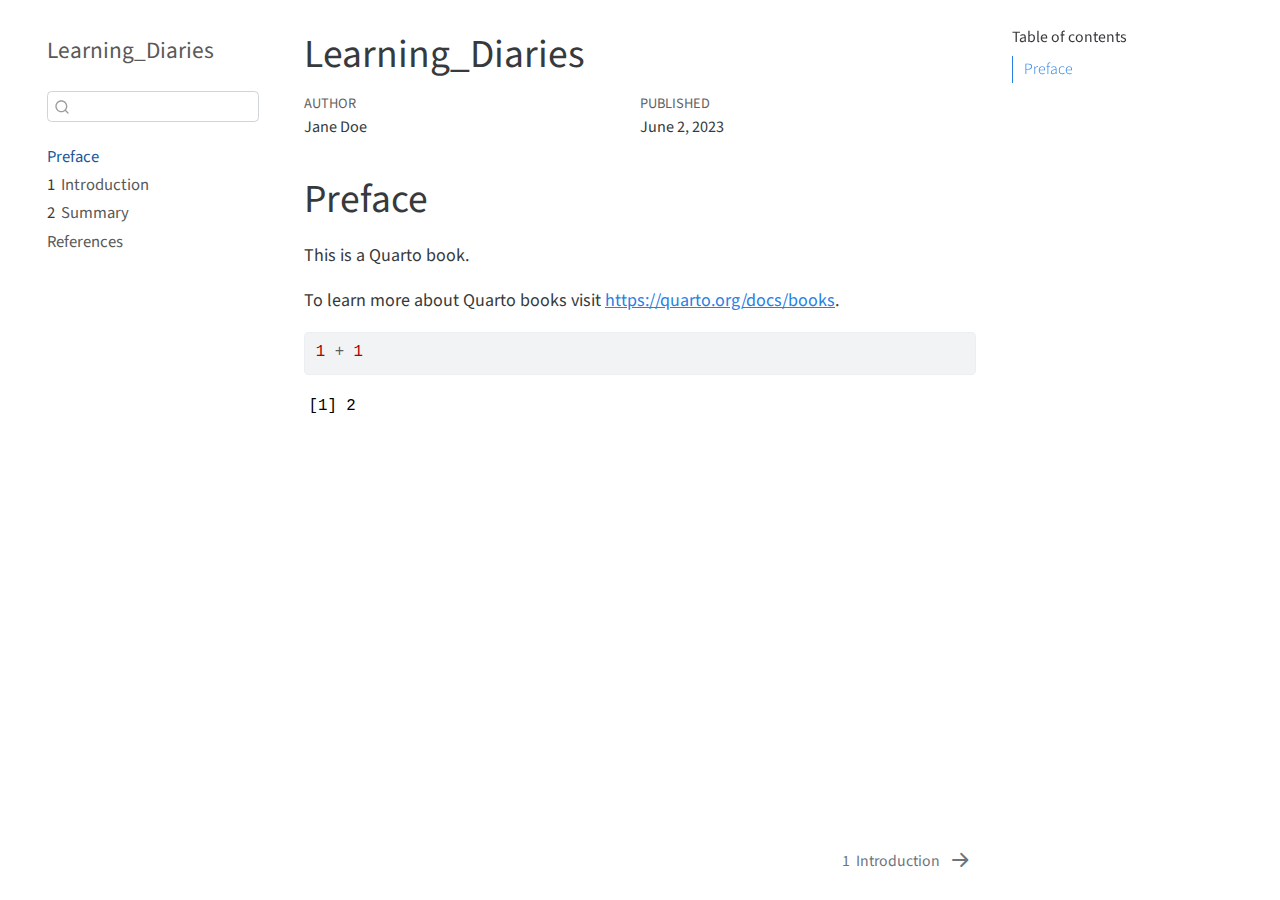
==== _book/index.html @ 226ec2b5 "first trial" ====
<!DOCTYPE html>
<html xmlns="http://www.w3.org/1999/xhtml" lang="en" xml:lang="en"><head>

<meta charset="utf-8">
<meta name="generator" content="quarto-1.3.115">

<meta name="viewport" content="width=device-width, initial-scale=1.0, user-scalable=yes">

<meta name="author" content="Jane Doe">
<meta name="dcterms.date" content="2023-06-02">

<title>Learning_Diaries</title>
<style>
code{white-space: pre-wrap;}
span.smallcaps{font-variant: small-caps;}
div.columns{display: flex; gap: min(4vw, 1.5em);}
div.column{flex: auto; overflow-x: auto;}
div.hanging-indent{margin-left: 1.5em; text-indent: -1.5em;}
ul.task-list{list-style: none;}
ul.task-list li input[type="checkbox"] {
  width: 0.8em;
  margin: 0 0.8em 0.2em -1.6em;
  vertical-align: middle;
}
pre > code.sourceCode { white-space: pre; position: relative; }
pre > code.sourceCode > span { display: inline-block; line-height: 1.25; }
pre > code.sourceCode > span:empty { height: 1.2em; }
.sourceCode { overflow: visible; }
code.sourceCode > span { color: inherit; text-decoration: inherit; }
div.sourceCode { margin: 1em 0; }
pre.sourceCode { margin: 0; }
@media screen {
div.sourceCode { overflow: auto; }
}
@media print {
pre > code.sourceCode { white-space: pre-wrap; }
pre > code.sourceCode > span { text-indent: -5em; padding-left: 5em; }
}
pre.numberSource code
  { counter-reset: source-line 0; }
pre.numberSource code > span
  { position: relative; left: -4em; counter-increment: source-line; }
pre.numberSource code > span > a:first-child::before
  { content: counter(source-line);
    position: relative; left: -1em; text-align: right; vertical-align: baseline;
    border: none; display: inline-block;
    -webkit-touch-callout: none; -webkit-user-select: none;
    -khtml-user-select: none; -moz-user-select: none;
    -ms-user-select: none; user-select: none;
    padding: 0 4px; width: 4em;
    color: #aaaaaa;
  }
pre.numberSource { margin-left: 3em; border-left: 1px solid #aaaaaa;  padding-left: 4px; }
div.sourceCode
  {   }
@media screen {
pre > code.sourceCode > span > a:first-child::before { text-decoration: underline; }
}
code span.al { color: #ff0000; font-weight: bold; } /* Alert */
code span.an { color: #60a0b0; font-weight: bold; font-style: italic; } /* Annotation */
code span.at { color: #7d9029; } /* Attribute */
code span.bn { color: #40a070; } /* BaseN */
code span.bu { color: #008000; } /* BuiltIn */
code span.cf { color: #007020; font-weight: bold; } /* ControlFlow */
code span.ch { color: #4070a0; } /* Char */
code span.cn { color: #880000; } /* Constant */
code span.co { color: #60a0b0; font-style: italic; } /* Comment */
code span.cv { color: #60a0b0; font-weight: bold; font-style: italic; } /* CommentVar */
code span.do { color: #ba2121; font-style: italic; } /* Documentation */
code span.dt { color: #902000; } /* DataType */
code span.dv { color: #40a070; } /* DecVal */
code span.er { color: #ff0000; font-weight: bold; } /* Error */
code span.ex { } /* Extension */
code span.fl { color: #40a070; } /* Float */
code span.fu { color: #06287e; } /* Function */
code span.im { color: #008000; font-weight: bold; } /* Import */
code span.in { color: #60a0b0; font-weight: bold; font-style: italic; } /* Information */
code span.kw { color: #007020; font-weight: bold; } /* Keyword */
code span.op { color: #666666; } /* Operator */
code span.ot { color: #007020; } /* Other */
code span.pp { color: #bc7a00; } /* Preprocessor */
code span.sc { color: #4070a0; } /* SpecialChar */
code span.ss { color: #bb6688; } /* SpecialString */
code span.st { color: #4070a0; } /* String */
code span.va { color: #19177c; } /* Variable */
code span.vs { color: #4070a0; } /* VerbatimString */
code span.wa { color: #60a0b0; font-weight: bold; font-style: italic; } /* Warning */
</style>


<script src="site_libs/quarto-nav/quarto-nav.js"></script>
<script src="site_libs/quarto-nav/headroom.min.js"></script>
<script src="site_libs/clipboard/clipboard.min.js"></script>
<script src="site_libs/quarto-search/autocomplete.umd.js"></script>
<script src="site_libs/quarto-search/fuse.min.js"></script>
<script src="site_libs/quarto-search/quarto-search.js"></script>
<meta name="quarto:offset" content="./">
<link href="./intro.html" rel="next">
<script src="site_libs/quarto-html/quarto.js"></script>
<script src="site_libs/quarto-html/popper.min.js"></script>
<script src="site_libs/quarto-html/tippy.umd.min.js"></script>
<script src="site_libs/quarto-html/anchor.min.js"></script>
<link href="site_libs/quarto-html/tippy.css" rel="stylesheet">
<link href="site_libs/quarto-html/quarto-syntax-highlighting.css" rel="stylesheet" id="quarto-text-highlighting-styles">
<script src="site_libs/bootstrap/bootstrap.min.js"></script>
<link href="site_libs/bootstrap/bootstrap-icons.css" rel="stylesheet">
<link href="site_libs/bootstrap/bootstrap.min.css" rel="stylesheet" id="quarto-bootstrap" data-mode="light">
<script id="quarto-search-options" type="application/json">{
  "location": "sidebar",
  "copy-button": false,
  "collapse-after": 3,
  "panel-placement": "start",
  "type": "textbox",
  "limit": 20,
  "language": {
    "search-no-results-text": "No results",
    "search-matching-documents-text": "matching documents",
    "search-copy-link-title": "Copy link to search",
    "search-hide-matches-text": "Hide additional matches",
    "search-more-match-text": "more match in this document",
    "search-more-matches-text": "more matches in this document",
    "search-clear-button-title": "Clear",
    "search-detached-cancel-button-title": "Cancel",
    "search-submit-button-title": "Submit"
  }
}</script>


</head>

<body class="nav-sidebar floating">

<div id="quarto-search-results"></div>
  <header id="quarto-header" class="headroom fixed-top">
  <nav class="quarto-secondary-nav" data-bs-toggle="collapse" data-bs-target="#quarto-sidebar" aria-controls="quarto-sidebar" aria-expanded="false" aria-label="Toggle sidebar navigation" onclick="if (window.quartoToggleHeadroom) { window.quartoToggleHeadroom(); }">
    <div class="container-fluid d-flex justify-content-between">
      <h1 class="quarto-secondary-nav-title">Learning_Diaries</h1>
      <button type="button" class="quarto-btn-toggle btn" aria-label="Show secondary navigation">
        <i class="bi bi-chevron-right"></i>
      </button>
    </div>
  </nav>
</header>
<!-- content -->
<div id="quarto-content" class="quarto-container page-columns page-rows-contents page-layout-article">
<!-- sidebar -->
  <nav id="quarto-sidebar" class="sidebar collapse sidebar-navigation floating overflow-auto">
    <div class="pt-lg-2 mt-2 text-left sidebar-header">
    <div class="sidebar-title mb-0 py-0">
      <a href="./">Learning_Diaries</a> 
    </div>
      </div>
      <div class="mt-2 flex-shrink-0 align-items-center">
        <div class="sidebar-search">
        <div id="quarto-search" class="" title="Search"></div>
        </div>
      </div>
    <div class="sidebar-menu-container"> 
    <ul class="list-unstyled mt-1">
        <li class="sidebar-item">
  <div class="sidebar-item-container"> 
  <a href="./index.html" class="sidebar-item-text sidebar-link active">Preface</a>
  </div>
</li>
        <li class="sidebar-item">
  <div class="sidebar-item-container"> 
  <a href="./intro.html" class="sidebar-item-text sidebar-link"><span class="chapter-number">1</span>&nbsp; <span class="chapter-title">Introduction</span></a>
  </div>
</li>
        <li class="sidebar-item">
  <div class="sidebar-item-container"> 
  <a href="./summary.html" class="sidebar-item-text sidebar-link"><span class="chapter-number">2</span>&nbsp; <span class="chapter-title">Summary</span></a>
  </div>
</li>
        <li class="sidebar-item">
  <div class="sidebar-item-container"> 
  <a href="./references.html" class="sidebar-item-text sidebar-link">References</a>
  </div>
</li>
    </ul>
    </div>
</nav>
<!-- margin-sidebar -->
    <div id="quarto-margin-sidebar" class="sidebar margin-sidebar">
        <nav id="TOC" role="doc-toc" class="toc-active">
    <h2 id="toc-title">Table of contents</h2>
   
  <ul>
  <li><a href="#preface" id="toc-preface" class="nav-link active" data-scroll-target="#preface">Preface</a></li>
  </ul>
</nav>
    </div>
<!-- main -->
<main class="content" id="quarto-document-content">

<header id="title-block-header" class="quarto-title-block default">
<div class="quarto-title">
<h1 class="title d-none d-lg-block">Learning_Diaries</h1>
</div>



<div class="quarto-title-meta">

    <div>
    <div class="quarto-title-meta-heading">Author</div>
    <div class="quarto-title-meta-contents">
             <p>Jane Doe </p>
          </div>
  </div>
    
    <div>
    <div class="quarto-title-meta-heading">Published</div>
    <div class="quarto-title-meta-contents">
      <p class="date">June 2, 2023</p>
    </div>
  </div>
  
    
  </div>
  

</header>

<section id="preface" class="level1 unnumbered">
<h1 class="unnumbered">Preface</h1>
<p>This is a Quarto book.</p>
<p>To learn more about Quarto books visit <a href="https://quarto.org/docs/books" class="uri">https://quarto.org/docs/books</a>.</p>
<div class="cell">
<div class="sourceCode cell-code" id="cb1"><pre class="sourceCode r code-with-copy"><code class="sourceCode r"><span id="cb1-1"><a href="#cb1-1" aria-hidden="true" tabindex="-1"></a><span class="dv">1</span> <span class="sc">+</span> <span class="dv">1</span></span></code><button title="Copy to Clipboard" class="code-copy-button"><i class="bi"></i></button></pre></div>
<div class="cell-output cell-output-stdout">
<pre><code>[1] 2</code></pre>
</div>
</div>


</section>

</main> <!-- /main -->
<script id="quarto-html-after-body" type="application/javascript">
window.document.addEventListener("DOMContentLoaded", function (event) {
  const toggleBodyColorMode = (bsSheetEl) => {
    const mode = bsSheetEl.getAttribute("data-mode");
    const bodyEl = window.document.querySelector("body");
    if (mode === "dark") {
      bodyEl.classList.add("quarto-dark");
      bodyEl.classList.remove("quarto-light");
    } else {
      bodyEl.classList.add("quarto-light");
      bodyEl.classList.remove("quarto-dark");
    }
  }
  const toggleBodyColorPrimary = () => {
    const bsSheetEl = window.document.querySelector("link#quarto-bootstrap");
    if (bsSheetEl) {
      toggleBodyColorMode(bsSheetEl);
    }
  }
  toggleBodyColorPrimary();  
  const icon = "";
  const anchorJS = new window.AnchorJS();
  anchorJS.options = {
    placement: 'right',
    icon: icon
  };
  anchorJS.add('.anchored');
  const clipboard = new window.ClipboardJS('.code-copy-button', {
    target: function(trigger) {
      return trigger.previousElementSibling;
    }
  });
  clipboard.on('success', function(e) {
    // button target
    const button = e.trigger;
    // don't keep focus
    button.blur();
    // flash "checked"
    button.classList.add('code-copy-button-checked');
    var currentTitle = button.getAttribute("title");
    button.setAttribute("title", "Copied!");
    let tooltip;
    if (window.bootstrap) {
      button.setAttribute("data-bs-toggle", "tooltip");
      button.setAttribute("data-bs-placement", "left");
      button.setAttribute("data-bs-title", "Copied!");
      tooltip = new bootstrap.Tooltip(button, 
        { trigger: "manual", 
          customClass: "code-copy-button-tooltip",
          offset: [0, -8]});
      tooltip.show();    
    }
    setTimeout(function() {
      if (tooltip) {
        tooltip.hide();
        button.removeAttribute("data-bs-title");
        button.removeAttribute("data-bs-toggle");
        button.removeAttribute("data-bs-placement");
      }
      button.setAttribute("title", currentTitle);
      button.classList.remove('code-copy-button-checked');
    }, 1000);
    // clear code selection
    e.clearSelection();
  });
  function tippyHover(el, contentFn) {
    const config = {
      allowHTML: true,
      content: contentFn,
      maxWidth: 500,
      delay: 100,
      arrow: false,
      appendTo: function(el) {
          return el.parentElement;
      },
      interactive: true,
      interactiveBorder: 10,
      theme: 'quarto',
      placement: 'bottom-start'
    };
    window.tippy(el, config); 
  }
  const noterefs = window.document.querySelectorAll('a[role="doc-noteref"]');
  for (var i=0; i<noterefs.length; i++) {
    const ref = noterefs[i];
    tippyHover(ref, function() {
      // use id or data attribute instead here
      let href = ref.getAttribute('data-footnote-href') || ref.getAttribute('href');
      try { href = new URL(href).hash; } catch {}
      const id = href.replace(/^#\/?/, "");
      const note = window.document.getElementById(id);
      return note.innerHTML;
    });
  }
      let selectedAnnoteEl;
      const selectorForAnnotation = ( cell, annotation) => {
        let cellAttr = 'data-code-cell="' + cell + '"';
        let lineAttr = 'data-code-annotation="' +  annotation + '"';
        const selector = 'span[' + cellAttr + '][' + lineAttr + ']';
        return selector;
      }
      const selectCodeLines = (annoteEl) => {
        const doc = window.document;
        const targetCell = annoteEl.getAttribute("data-target-cell");
        const targetAnnotation = annoteEl.getAttribute("data-target-annotation");
        const annoteSpan = window.document.querySelector(selectorForAnnotation(targetCell, targetAnnotation));
        const lines = annoteSpan.getAttribute("data-code-lines").split(",");
        const lineIds = lines.map((line) => {
          return targetCell + "-" + line;
        })
        let top = null;
        let height = null;
        let parent = null;
        if (lineIds.length > 0) {
            //compute the position of the single el (top and bottom and make a div)
            const el = window.document.getElementById(lineIds[0]);
            top = el.offsetTop;
            height = el.offsetHeight;
            parent = el.parentElement.parentElement;
          if (lineIds.length > 1) {
            const lastEl = window.document.getElementById(lineIds[lineIds.length - 1]);
            const bottom = lastEl.offsetTop + lastEl.offsetHeight;
            height = bottom - top;
          }
          if (top !== null && height !== null && parent !== null) {
            // cook up a div (if necessary) and position it 
            let div = window.document.getElementById("code-annotation-line-highlight");
            if (div === null) {
              div = window.document.createElement("div");
              div.setAttribute("id", "code-annotation-line-highlight");
              div.style.position = 'absolute';
              parent.appendChild(div);
            }
            div.style.top = top - 2 + "px";
            div.style.height = height + 4 + "px";
            let gutterDiv = window.document.getElementById("code-annotation-line-highlight-gutter");
            if (gutterDiv === null) {
              gutterDiv = window.document.createElement("div");
              gutterDiv.setAttribute("id", "code-annotation-line-highlight-gutter");
              gutterDiv.style.position = 'absolute';
              const codeCell = window.document.getElementById(targetCell);
              const gutter = codeCell.querySelector('.code-annotation-gutter');
              gutter.appendChild(gutterDiv);
            }
            gutterDiv.style.top = top - 2 + "px";
            gutterDiv.style.height = height + 4 + "px";
          }
          selectedAnnoteEl = annoteEl;
        }
      };
      const unselectCodeLines = () => {
        const elementsIds = ["code-annotation-line-highlight", "code-annotation-line-highlight-gutter"];
        elementsIds.forEach((elId) => {
          const div = window.document.getElementById(elId);
          if (div) {
            div.remove();
          }
        });
        selectedAnnoteEl = undefined;
      };
      // Attach click handler to the DT
      const annoteDls = window.document.querySelectorAll('dt[data-target-cell]');
      for (const annoteDlNode of annoteDls) {
        annoteDlNode.addEventListener('click', (event) => {
          const clickedEl = event.target;
          if (clickedEl !== selectedAnnoteEl) {
            unselectCodeLines();
            const activeEl = window.document.querySelector('dt[data-target-cell].code-annotation-active');
            if (activeEl) {
              activeEl.classList.remove('code-annotation-active');
            }
            selectCodeLines(clickedEl);
            clickedEl.classList.add('code-annotation-active');
          } else {
            // Unselect the line
            unselectCodeLines();
            clickedEl.classList.remove('code-annotation-active');
          }
        });
      }
  const findCites = (el) => {
    const parentEl = el.parentElement;
    if (parentEl) {
      const cites = parentEl.dataset.cites;
      if (cites) {
        return {
          el,
          cites: cites.split(' ')
        };
      } else {
        return findCites(el.parentElement)
      }
    } else {
      return undefined;
    }
  };
  var bibliorefs = window.document.querySelectorAll('a[role="doc-biblioref"]');
  for (var i=0; i<bibliorefs.length; i++) {
    const ref = bibliorefs[i];
    const citeInfo = findCites(ref);
    if (citeInfo) {
      tippyHover(citeInfo.el, function() {
        var popup = window.document.createElement('div');
        citeInfo.cites.forEach(function(cite) {
          var citeDiv = window.document.createElement('div');
          citeDiv.classList.add('hanging-indent');
          citeDiv.classList.add('csl-entry');
          var biblioDiv = window.document.getElementById('ref-' + cite);
          if (biblioDiv) {
            citeDiv.innerHTML = biblioDiv.innerHTML;
          }
          popup.appendChild(citeDiv);
        });
        return popup.innerHTML;
      });
    }
  }
});
</script>
<nav class="page-navigation">
  <div class="nav-page nav-page-previous">
  </div>
  <div class="nav-page nav-page-next">
      <a href="./intro.html" class="pagination-link">
        <span class="nav-page-text"><span class="chapter-number">1</span>&nbsp; <span class="chapter-title">Introduction</span></span> <i class="bi bi-arrow-right-short"></i>
      </a>
  </div>
</nav>
</div> <!-- /content -->



</body></html>
---- _book/site_libs/quarto-html/tippy.css ----
.tippy-box[data-animation=fade][data-state=hidden]{opacity:0}[data-tippy-root]{max-width:calc(100vw - 10px)}.tippy-box{position:relative;background-color:#333;color:#fff;border-radius:4px;font-size:14px;line-height:1.4;white-space:normal;outline:0;transition-property:transform,visibility,opacity}.tippy-box[data-placement^=top]>.tippy-arrow{bottom:0}.tippy-box[data-placement^=top]>.tippy-arrow:before{bottom:-7px;left:0;border-width:8px 8px 0;border-top-color:initial;transform-origin:center top}.tippy-box[data-placement^=bottom]>.tippy-arrow{top:0}.tippy-box[data-placement^=bottom]>.tippy-arrow:before{top:-7px;left:0;border-width:0 8px 8px;border-bottom-color:initial;transform-origin:center bottom}.tippy-box[data-placement^=left]>.tippy-arrow{right:0}.tippy-box[data-placement^=left]>.tippy-arrow:before{border-width:8px 0 8px 8px;border-left-color:initial;right:-7px;transform-origin:center left}.tippy-box[data-placement^=right]>.tippy-arrow{left:0}.tippy-box[data-placement^=right]>.tippy-arrow:before{left:-7px;border-width:8px 8px 8px 0;border-right-color:initial;transform-origin:center right}.tippy-box[data-inertia][data-state=visible]{transition-timing-function:cubic-bezier(.54,1.5,.38,1.11)}.tippy-arrow{width:16px;height:16px;color:#333}.tippy-arrow:before{content:"";position:absolute;border-color:transparent;border-style:solid}.tippy-content{position:relative;padding:5px 9px;z-index:1}
---- _book/site_libs/quarto-html/quarto-syntax-highlighting.css ----
/* quarto syntax highlight colors */
:root {
  --quarto-hl-ot-color: #003B4F;
  --quarto-hl-at-color: #657422;
  --quarto-hl-ss-color: #20794D;
  --quarto-hl-an-color: #5E5E5E;
  --quarto-hl-fu-color: #4758AB;
  --quarto-hl-st-color: #20794D;
  --quarto-hl-cf-color: #003B4F;
  --quarto-hl-op-color: #5E5E5E;
  --quarto-hl-er-color: #AD0000;
  --quarto-hl-bn-color: #AD0000;
  --quarto-hl-al-color: #AD0000;
  --quarto-hl-va-color: #111111;
  --quarto-hl-bu-color: inherit;
  --quarto-hl-ex-color: inherit;
  --quarto-hl-pp-color: #AD0000;
  --quarto-hl-in-color: #5E5E5E;
  --quarto-hl-vs-color: #20794D;
  --quarto-hl-wa-color: #5E5E5E;
  --quarto-hl-do-color: #5E5E5E;
  --quarto-hl-im-color: #00769E;
  --quarto-hl-ch-color: #20794D;
  --quarto-hl-dt-color: #AD0000;
  --quarto-hl-fl-color: #AD0000;
  --quarto-hl-co-color: #5E5E5E;
  --quarto-hl-cv-color: #5E5E5E;
  --quarto-hl-cn-color: #8f5902;
  --quarto-hl-sc-color: #5E5E5E;
  --quarto-hl-dv-color: #AD0000;
  --quarto-hl-kw-color: #003B4F;
}

/* other quarto variables */
:root {
  --quarto-font-monospace: SFMono-Regular, Menlo, Monaco, Consolas, "Liberation Mono", "Courier New", monospace;
}

pre > code.sourceCode > span {
  color: #003B4F;
}

code span {
  color: #003B4F;
}

code.sourceCode > span {
  color: #003B4F;
}

div.sourceCode,
div.sourceCode pre.sourceCode {
  color: #003B4F;
}

code span.ot {
  color: #003B4F;
}

code span.at {
  color: #657422;
}

code span.ss {
  color: #20794D;
}

code span.an {
  color: #5E5E5E;
}

code span.fu {
  color: #4758AB;
}

code span.st {
  color: #20794D;
}

code span.cf {
  color: #003B4F;
}

code span.op {
  color: #5E5E5E;
}

code span.er {
  color: #AD0000;
}

code span.bn {
  color: #AD0000;
}

code span.al {
  color: #AD0000;
}

code span.va {
  color: #111111;
}

code span.pp {
  color: #AD0000;
}

code span.in {
  color: #5E5E5E;
}

code span.vs {
  color: #20794D;
}

code span.wa {
  color: #5E5E5E;
  font-style: italic;
}

code span.do {
  color: #5E5E5E;
  font-style: italic;
}

code span.im {
  color: #00769E;
}

code span.ch {
  color: #20794D;
}

code span.dt {
  color: #AD0000;
}

code span.fl {
  color: #AD0000;
}

code span.co {
  color: #5E5E5E;
}

code span.cv {
  color: #5E5E5E;
  font-style: italic;
}

code span.cn {
  color: #8f5902;
}

code span.sc {
  color: #5E5E5E;
}

code span.dv {
  color: #AD0000;
}

code span.kw {
  color: #003B4F;
}

.prevent-inlining {
  content: "</";
}

/*# sourceMappingURL=debc5d5d77c3f9108843748ff7464032.css.map */
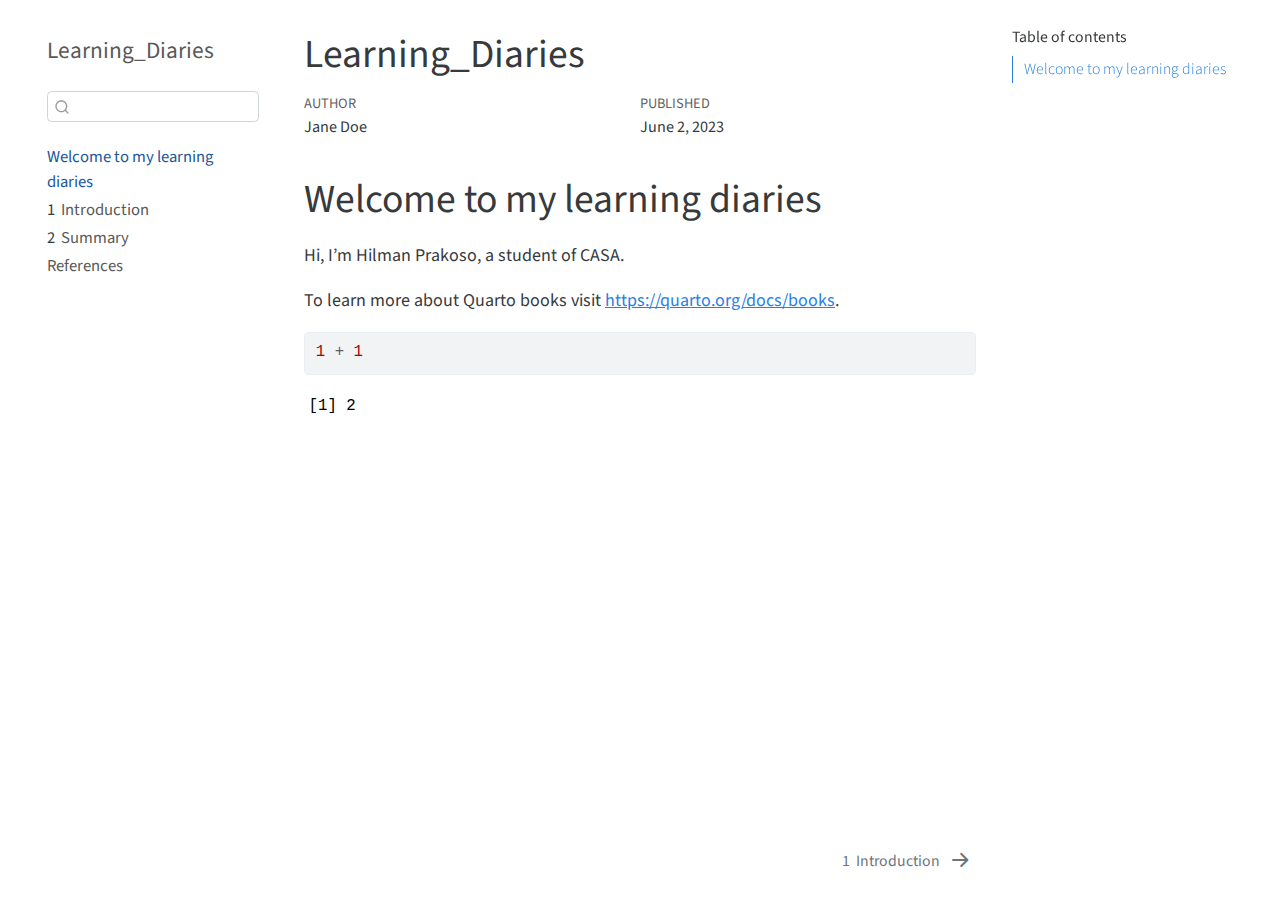
==== commit 91db74c1: "trial hosting" ====
--- a/_book/index.html
+++ b/_book/index.html
@@ -159,7 +159,7 @@
     <ul class="list-unstyled mt-1">
         <li class="sidebar-item">
   <div class="sidebar-item-container"> 
-  <a href="./index.html" class="sidebar-item-text sidebar-link active">Preface</a>
+  <a href="./index.html" class="sidebar-item-text sidebar-link active">Welcome to my learning diaries</a>
   </div>
 </li>
         <li class="sidebar-item">
@@ -186,7 +186,7 @@
     <h2 id="toc-title">Table of contents</h2>
    
   <ul>
-  <li><a href="#preface" id="toc-preface" class="nav-link active" data-scroll-target="#preface">Preface</a></li>
+  <li><a href="#welcome-to-my-learning-diaries" id="toc-welcome-to-my-learning-diaries" class="nav-link active" data-scroll-target="#welcome-to-my-learning-diaries">Welcome to my learning diaries</a></li>
   </ul>
 </nav>
     </div>
@@ -222,9 +222,9 @@
 
 </header>
 
-<section id="preface" class="level1 unnumbered">
-<h1 class="unnumbered">Preface</h1>
-<p>This is a Quarto book.</p>
+<section id="welcome-to-my-learning-diaries" class="level1 unnumbered">
+<h1 class="unnumbered">Welcome to my learning diaries</h1>
+<p>Hi, I’m Hilman Prakoso, a student of CASA.</p>
 <p>To learn more about Quarto books visit <a href="https://quarto.org/docs/books" class="uri">https://quarto.org/docs/books</a>.</p>
 <div class="cell">
 <div class="sourceCode cell-code" id="cb1"><pre class="sourceCode r code-with-copy"><code class="sourceCode r"><span id="cb1-1"><a href="#cb1-1" aria-hidden="true" tabindex="-1"></a><span class="dv">1</span> <span class="sc">+</span> <span class="dv">1</span></span></code><button title="Copy to Clipboard" class="code-copy-button"><i class="bi"></i></button></pre></div>
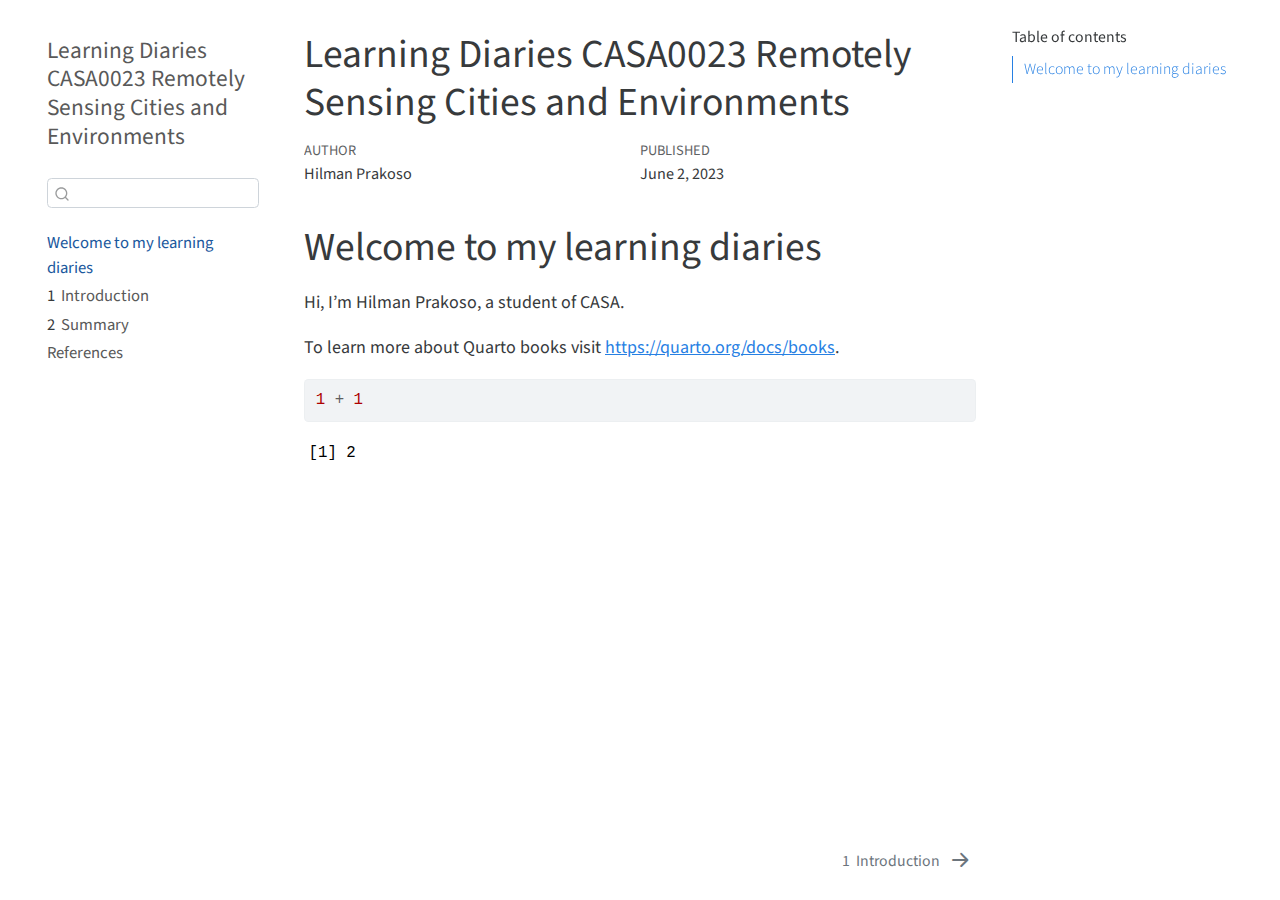
==== commit b2e8b40b: "change index" ====
--- a/_book/index.html
+++ b/_book/index.html
@@ -6,10 +6,10 @@
 
 <meta name="viewport" content="width=device-width, initial-scale=1.0, user-scalable=yes">
 
-<meta name="author" content="Jane Doe">
+<meta name="author" content="Hilman Prakoso">
 <meta name="dcterms.date" content="2023-06-02">
 
-<title>Learning_Diaries</title>
+<title>Learning Diaries CASA0023 Remotely Sensing Cities and Environments</title>
 <style>
 code{white-space: pre-wrap;}
 span.smallcaps{font-variant: small-caps;}
@@ -134,7 +134,7 @@
   <header id="quarto-header" class="headroom fixed-top">
   <nav class="quarto-secondary-nav" data-bs-toggle="collapse" data-bs-target="#quarto-sidebar" aria-controls="quarto-sidebar" aria-expanded="false" aria-label="Toggle sidebar navigation" onclick="if (window.quartoToggleHeadroom) { window.quartoToggleHeadroom(); }">
     <div class="container-fluid d-flex justify-content-between">
-      <h1 class="quarto-secondary-nav-title">Learning_Diaries</h1>
+      <h1 class="quarto-secondary-nav-title">Learning Diaries CASA0023 Remotely Sensing Cities and Environments</h1>
       <button type="button" class="quarto-btn-toggle btn" aria-label="Show secondary navigation">
         <i class="bi bi-chevron-right"></i>
       </button>
@@ -147,7 +147,7 @@
   <nav id="quarto-sidebar" class="sidebar collapse sidebar-navigation floating overflow-auto">
     <div class="pt-lg-2 mt-2 text-left sidebar-header">
     <div class="sidebar-title mb-0 py-0">
-      <a href="./">Learning_Diaries</a> 
+      <a href="./">Learning Diaries CASA0023 Remotely Sensing Cities and Environments</a> 
     </div>
       </div>
       <div class="mt-2 flex-shrink-0 align-items-center">
@@ -195,7 +195,7 @@
 
 <header id="title-block-header" class="quarto-title-block default">
 <div class="quarto-title">
-<h1 class="title d-none d-lg-block">Learning_Diaries</h1>
+<h1 class="title d-none d-lg-block">Learning Diaries CASA0023 Remotely Sensing Cities and Environments</h1>
 </div>
 
 
@@ -205,7 +205,7 @@
     <div>
     <div class="quarto-title-meta-heading">Author</div>
     <div class="quarto-title-meta-contents">
-             <p>Jane Doe </p>
+             <p>Hilman Prakoso </p>
           </div>
   </div>
     
